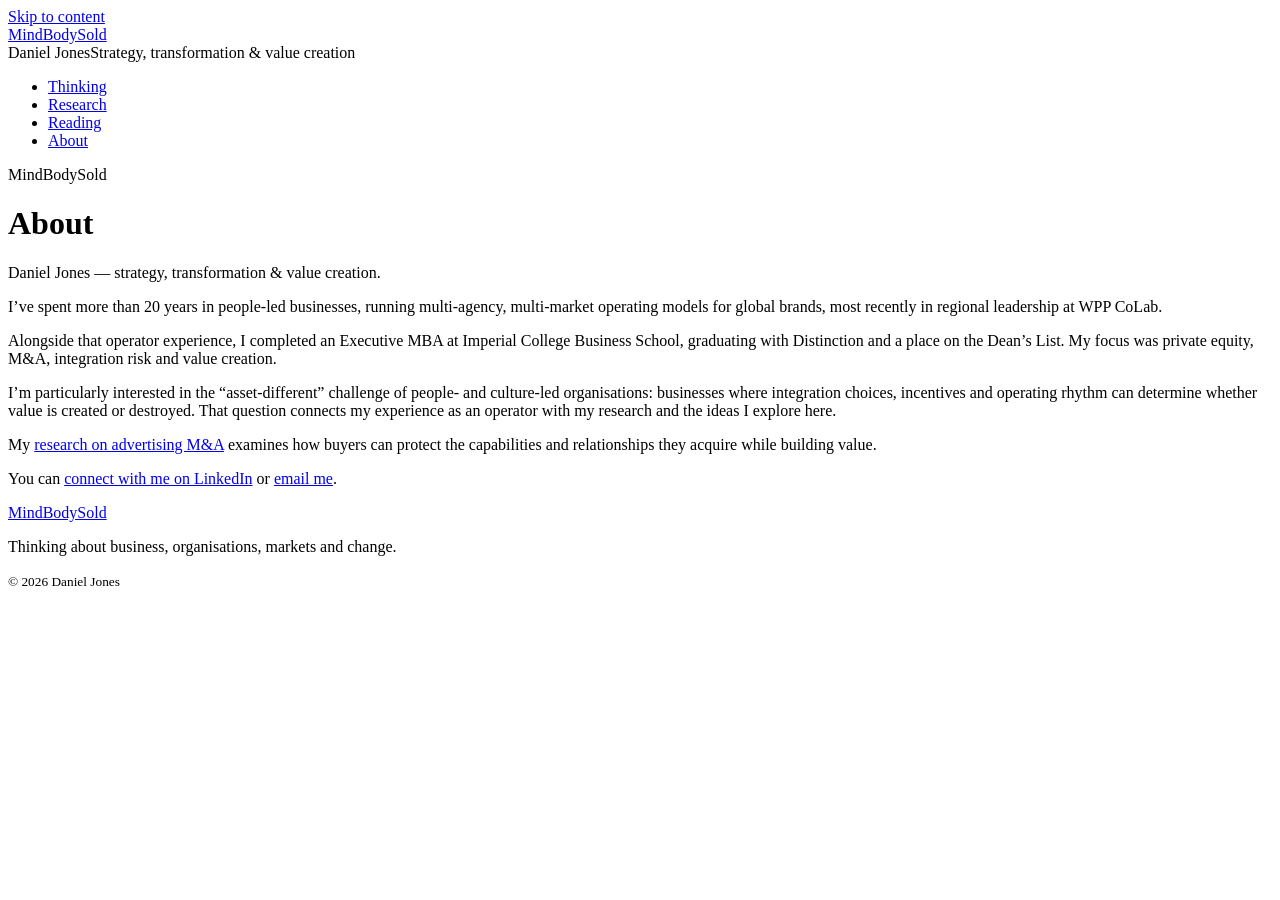
==== about/index.html @ 99a89875 "Publish MindBodySold website" ====
<!doctype html><html lang=en-gb><head><meta charset=utf-8><meta name=viewport content="width=device-width,initial-scale=1"><title>About | MindBodySold</title><meta name=description content="Daniel Jones — strategy, transformation & value creation."><link rel=canonical href=https://modajojo.github.io/mindbodysold-site/about/><link rel=preconnect href=https://fonts.googleapis.com><link rel=preconnect href=https://fonts.gstatic.com crossorigin><link href="https://fonts.googleapis.com/css2?family=Inter:wght@400;500;600&family=Source+Serif+4:ital,wght@0,400;0,500;0,600;0,700;1,400;1,500&display=swap" rel=stylesheet><link rel=stylesheet href=/mindbodysold-site/css/main.min.7bfe9c66036827df4f4b7b5cf42dae10f517764405d30ec66386d273e77bd787.css integrity="sha256-e/6cZgNoJ99PS3tc9C2uEPUXdkQF0w7GY4bSc+d714c="></head><body><a class=skip-link href=#main>Skip to content</a><header class="site-header shell"><div class=masthead-row><a class=masthead href=/mindbodysold-site/>MindBodySold</a><div class=author-identity><span>Daniel Jones</span><span>Strategy, transformation & value creation</span></div></div><nav aria-label="Main navigation"><ul class=nav-list><li><a href=/mindbodysold-site/thinking/>Thinking</a></li><li><a href=/mindbodysold-site/research/>Research</a></li><li><a href=/mindbodysold-site/reading/>Reading</a></li><li><a href=/mindbodysold-site/about/ aria-current=page>About</a></li></ul></nav></header><main id=main class="site-main shell" tabindex=-1><header class=page-heading><p class=eyebrow>MindBodySold</p><h1>About</h1><p class=deck>Daniel Jones — strategy, transformation & value creation.</p></header><div class="prose section-copy"><p>I’ve spent more than 20 years in people-led businesses, running multi-agency, multi-market operating models for global brands, most recently in regional leadership at WPP CoLab.</p><p>Alongside that operator experience, I completed an Executive MBA at Imperial College Business School, graduating with Distinction and a place on the Dean’s List. My focus was private equity, M&amp;A, integration risk and value creation.</p><p>I’m particularly interested in the “asset-different” challenge of people- and culture-led organisations: businesses where integration choices, incentives and operating rhythm can determine whether value is created or destroyed. That question connects my experience as an operator with my research and the ideas I explore here.</p><p>My <a href=/mindbodysold-site/research/buying-an-agency/>research on advertising M&amp;A</a> examines how buyers can protect the capabilities and relationships they acquire while building value.</p><p>You can <a href=https://www.linkedin.com/in/mdjjones/>connect with me on LinkedIn</a> or <a href=mailto:m.daniel.j.jones@gmail.com>email me</a>.</p></div></main><footer class="site-footer shell"><a class=footer-title href=/mindbodysold-site/>MindBodySold</a><p>Thinking about business, organisations, markets and change.</p><small>© 2026 Daniel Jones</small></footer></body></html>
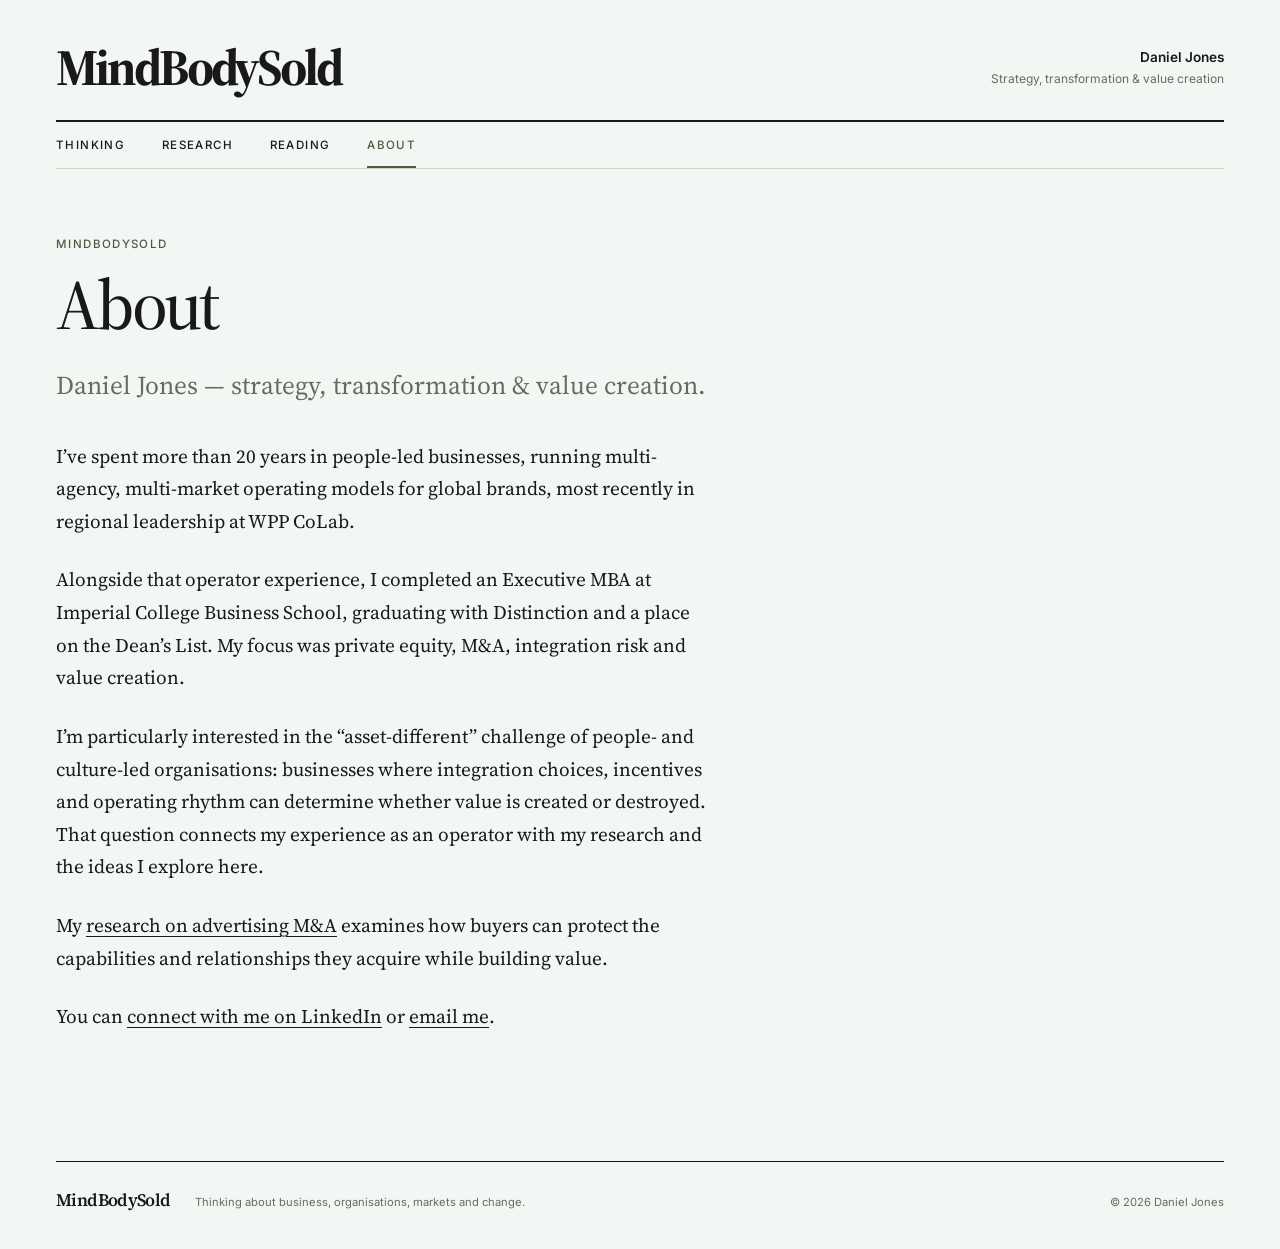
==== commit 45e379e7: "Publish site at mindbodysold.com" ====
--- a/about/index.html
+++ b/about/index.html
@@ -1 +1 @@
-<!doctype html><html lang=en-gb><head><meta charset=utf-8><meta name=viewport content="width=device-width,initial-scale=1"><title>About | MindBodySold</title><meta name=description content="Daniel Jones — strategy, transformation & value creation."><link rel=canonical href=https://modajojo.github.io/mindbodysold-site/about/><link rel=preconnect href=https://fonts.googleapis.com><link rel=preconnect href=https://fonts.gstatic.com crossorigin><link href="https://fonts.googleapis.com/css2?family=Inter:wght@400;500;600&family=Source+Serif+4:ital,wght@0,400;0,500;0,600;0,700;1,400;1,500&display=swap" rel=stylesheet><link rel=stylesheet href=/mindbodysold-site/css/main.min.7bfe9c66036827df4f4b7b5cf42dae10f517764405d30ec66386d273e77bd787.css integrity="sha256-e/6cZgNoJ99PS3tc9C2uEPUXdkQF0w7GY4bSc+d714c="></head><body><a class=skip-link href=#main>Skip to content</a><header class="site-header shell"><div class=masthead-row><a class=masthead href=/mindbodysold-site/>MindBodySold</a><div class=author-identity><span>Daniel Jones</span><span>Strategy, transformation & value creation</span></div></div><nav aria-label="Main navigation"><ul class=nav-list><li><a href=/mindbodysold-site/thinking/>Thinking</a></li><li><a href=/mindbodysold-site/research/>Research</a></li><li><a href=/mindbodysold-site/reading/>Reading</a></li><li><a href=/mindbodysold-site/about/ aria-current=page>About</a></li></ul></nav></header><main id=main class="site-main shell" tabindex=-1><header class=page-heading><p class=eyebrow>MindBodySold</p><h1>About</h1><p class=deck>Daniel Jones — strategy, transformation & value creation.</p></header><div class="prose section-copy"><p>I’ve spent more than 20 years in people-led businesses, running multi-agency, multi-market operating models for global brands, most recently in regional leadership at WPP CoLab.</p><p>Alongside that operator experience, I completed an Executive MBA at Imperial College Business School, graduating with Distinction and a place on the Dean’s List. My focus was private equity, M&amp;A, integration risk and value creation.</p><p>I’m particularly interested in the “asset-different” challenge of people- and culture-led organisations: businesses where integration choices, incentives and operating rhythm can determine whether value is created or destroyed. That question connects my experience as an operator with my research and the ideas I explore here.</p><p>My <a href=/mindbodysold-site/research/buying-an-agency/>research on advertising M&amp;A</a> examines how buyers can protect the capabilities and relationships they acquire while building value.</p><p>You can <a href=https://www.linkedin.com/in/mdjjones/>connect with me on LinkedIn</a> or <a href=mailto:m.daniel.j.jones@gmail.com>email me</a>.</p></div></main><footer class="site-footer shell"><a class=footer-title href=/mindbodysold-site/>MindBodySold</a><p>Thinking about business, organisations, markets and change.</p><small>© 2026 Daniel Jones</small></footer></body></html>+<!doctype html><html lang=en-gb><head><meta charset=utf-8><meta name=viewport content="width=device-width,initial-scale=1"><title>About | MindBodySold</title><meta name=description content="Daniel Jones — strategy, transformation & value creation."><link rel=canonical href=https://mindbodysold.com/about/><link rel=preconnect href=https://fonts.googleapis.com><link rel=preconnect href=https://fonts.gstatic.com crossorigin><link href="https://fonts.googleapis.com/css2?family=Inter:wght@400;500;600&family=Source+Serif+4:ital,wght@0,400;0,500;0,600;0,700;1,400;1,500&display=swap" rel=stylesheet><link rel=stylesheet href=/css/main.min.7bfe9c66036827df4f4b7b5cf42dae10f517764405d30ec66386d273e77bd787.css integrity="sha256-e/6cZgNoJ99PS3tc9C2uEPUXdkQF0w7GY4bSc+d714c="></head><body><a class=skip-link href=#main>Skip to content</a><header class="site-header shell"><div class=masthead-row><a class=masthead href=/>MindBodySold</a><div class=author-identity><span>Daniel Jones</span><span>Strategy, transformation & value creation</span></div></div><nav aria-label="Main navigation"><ul class=nav-list><li><a href=/thinking/>Thinking</a></li><li><a href=/research/>Research</a></li><li><a href=/reading/>Reading</a></li><li><a href=/about/ aria-current=page>About</a></li></ul></nav></header><main id=main class="site-main shell" tabindex=-1><header class=page-heading><p class=eyebrow>MindBodySold</p><h1>About</h1><p class=deck>Daniel Jones — strategy, transformation & value creation.</p></header><div class="prose section-copy"><p>I’ve spent more than 20 years in people-led businesses, running multi-agency, multi-market operating models for global brands, most recently in regional leadership at WPP CoLab.</p><p>Alongside that operator experience, I completed an Executive MBA at Imperial College Business School, graduating with Distinction and a place on the Dean’s List. My focus was private equity, M&amp;A, integration risk and value creation.</p><p>I’m particularly interested in the “asset-different” challenge of people- and culture-led organisations: businesses where integration choices, incentives and operating rhythm can determine whether value is created or destroyed. That question connects my experience as an operator with my research and the ideas I explore here.</p><p>My <a href=/research/buying-an-agency/>research on advertising M&amp;A</a> examines how buyers can protect the capabilities and relationships they acquire while building value.</p><p>You can <a href=https://www.linkedin.com/in/mdjjones/>connect with me on LinkedIn</a> or <a href=mailto:m.daniel.j.jones@gmail.com>email me</a>.</p></div></main><footer class="site-footer shell"><a class=footer-title href=/>MindBodySold</a><p>Thinking about business, organisations, markets and change.</p><small>© 2026 Daniel Jones</small></footer></body></html>
